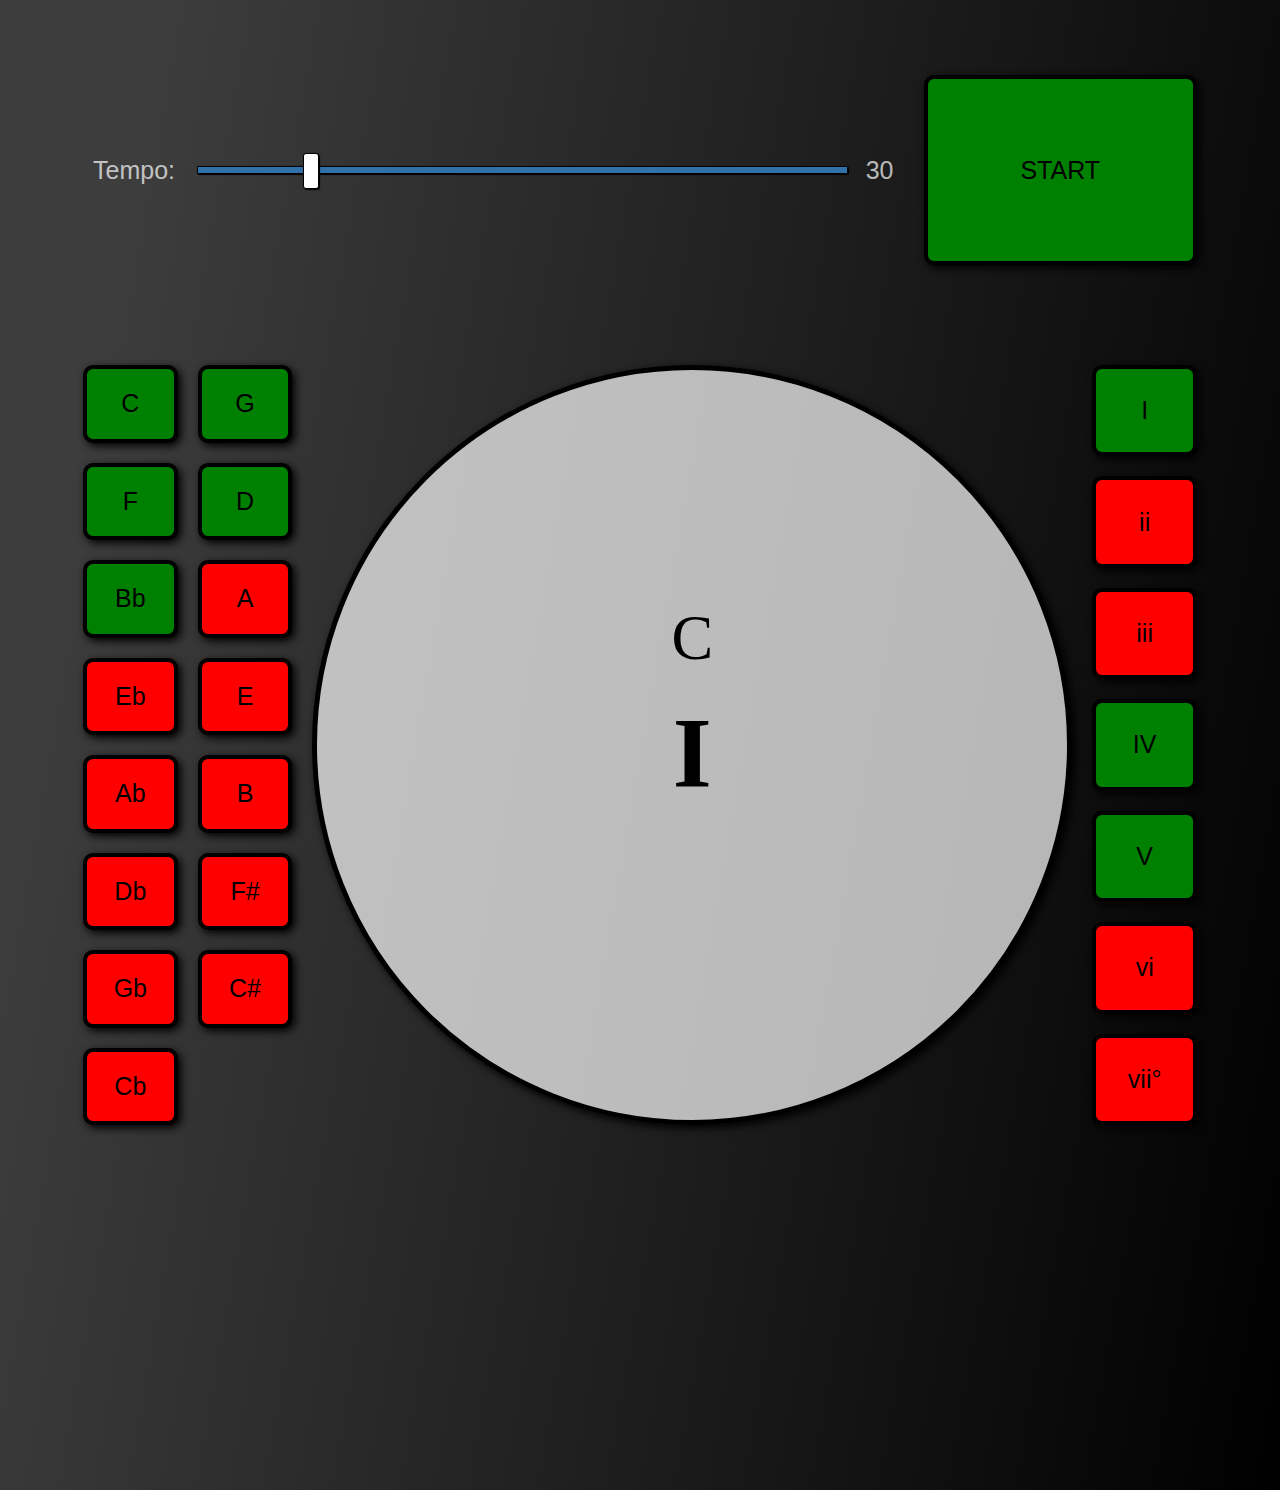
==== home.html @ 5335ee9f "update files for heroku deployment" ====
<!DOCTYPE html>
<html lang="en">
<head>
  <meta charset="UTF-8">
  <title>Practice Tool</title>
  <link rel="stylesheet" href="style.css">
</head>
<body>
  <div class="container">
    <div class="header">
      <div class="tempo">
        <label for='tempo'>Tempo:</label>
        <input name='tempo' type='range' autocomplete="off" min='20' max='80' value='30' step='2'>
        <p id='tempo-value'>30</p>
      </div>
      <div class="start">
        <button class="start-btn" onclick="updateButton();toggleButton(this);toggleStart()">START</button>
      </div>
    </div>
    <div class="content">
      <div class="keys">
        <div class="flat-keys">
          <div class=" key C">
            <button class="option-btn" onclick="toggleButton(this);addRemoveKey()">C</button>
          </div>
          <div class=" key F">
            <button class="option-btn" onclick="toggleButton(this);addRemoveKey()">F</button>
          </div>
          <div class=" key Bb">
            <button class="option-btn" onclick="toggleButton(this);addRemoveKey()">Bb</button>
          </div>
          <div class=" key Eb">
            <button class="option-btn btn-off" onclick="toggleButton(this);addRemoveKey()">Eb</button>
          </div>
          <div class=" key Ab">
            <button class="option-btn btn-off" onclick="toggleButton(this);addRemoveKey()">Ab</button>
          </div>
          <div class=" key Db">
            <button class="option-btn btn-off" onclick="toggleButton(this);addRemoveKey()">Db</button>
          </div>
          <div class=" key Gb">
            <button class="option-btn btn-off" onclick="toggleButton(this);addRemoveKey()">Gb</button>
          </div>
          <div class=" key Cb">
            <button class="option-btn btn-off" onclick="toggleButton(this);addRemoveKey()">Cb</button>
          </div>
        </div>

        <div class="sharp-keys">
          <div class=" key G">
            <button class="option-btn" onclick="toggleButton(this);addRemoveKey()">G</button>
          </div>
          <div class=" key D">
            <button class="option-btn" onclick="toggleButton(this);addRemoveKey()">D</button>
          </div>
          <div class=" key A">
            <button class="option-btn btn-off" onclick="toggleButton(this);addRemoveKey()">A</button>
          </div>
          <div class=" key E">
            <button class="option-btn btn-off" onclick="toggleButton(this);addRemoveKey()">E</button>
          </div>
          <div class=" key B">
            <button class="option-btn btn-off" onclick="toggleButton(this);addRemoveKey()">B</button>
          </div>
          <div class=" key F#">
            <button class="option-btn btn-off" onclick="toggleButton(this);addRemoveKey()">F#</button>
          </div>
          <div class=" key C#">
            <button class="option-btn btn-off" onclick="toggleButton(this);addRemoveKey()">C#</button>
          </div>
          <div class=" key "></div>

        </div>
      </div>
      <div class="widget">
        <p id="display-key">C</p>
        <p id="display-degree">I</p>
      </div>
      <div class="chords">
        <div class="chord i">
          <button class="option-btn" onclick="toggleButton(this);addRemoveDegree()">I</button>
        </div>
        <div class=" chord ii">
          <button class="option-btn btn-off" onclick="toggleButton(this);addRemoveDegree()">ii</button>
        </div>
        <div class=" chord iii">
          <button class="option-btn btn-off" onclick="toggleButton(this);addRemoveDegree()">iii</button>
        </div>
        <div class=" chord iv">
          <button class="option-btn" onclick="toggleButton(this);addRemoveDegree()">IV</button>
        </div>
        <div class=" chord v">
          <button class="option-btn" onclick="toggleButton(this);addRemoveDegree()">V</button>
        </div>
        <div class=" chord vi">
          <button class="option-btn btn-off" onclick="toggleButton(this);addRemoveDegree()">vi</button>
        </div>
        <div class=" chord vii">
          <button class="option-btn btn-off" onclick="toggleButton(this);addRemoveDegree()">vii°</button>
        </div>
      </div>
    </div>

    <div class="footer"></div>

    <!-- <div class="display">
      <h1 class="display_degree">Ab</h1>
    </div> -->
  </div>


<script>
  var t;
  var running = false; 
  var showDegree = document.querySelector('#display-degree');
  var showKey = document.querySelector('#display-key');
  var showTempo = document.querySelector('#tempo-value');
  var degrees = ['I','IV','V'];
  var keys = ['C','G','D','F','Bb'];
  var tempo = document.querySelector('[name="tempo"]');
  tempo.addEventListener('change', tempoChange);
  var tempoMs = 2000;

  function toggleButton(button) {
    button.classList.toggle("btn-off");
    var target = event.target.innerHTML;
  }

  function addRemoveDegree() {
    var target = event.target.innerHTML;
    if (degrees.includes(target)) {
      for (var i = 0; i < degrees.length; i++) {
        if (degrees[i] === target) {
          degrees.splice(i,1);
        }
      }
    } else {
      degrees.push(target);
    }
  }

  function addRemoveKey() {
    var target = event.target.innerHTML;
    if (keys.includes(target)) {
      for (var i = 0; i < keys.length; i++) {
        if (keys[i] === target) {
          keys.splice(i,1);
        }
      }
    } else {
      keys.push(target);
    }
  }


  function toggleStart() {
    if (running == false) {
      t = setInterval(updateWidget, tempoMs);
      t;
      running = true;
    } else {
      clearInterval(t);
      running = false;
    }
  } 


  function updateButton() {
    if (event.target.innerHTML == "START") {
      event.target.innerHTML = "STOP";
    } else {
      event.target.innerHTML = "START";
    }
    // const icon = this.paused ? 'STOP' : 'START';
    // toggle.textContent = icon;
  }


  // set variable from values randomly every ___ seconds
  function updateWidget() {
    var degree = degrees[Math.floor(Math.random() * degrees.length)];
    showDegree.textContent = degree;
    var key = keys[Math.floor(Math.random() * keys.length)];
    showKey.textContent = key;
  }

  function tempoChange() {
    showTempo.textContent = tempo.value;
    tempoMs = (60000 / tempo.value);
    if (running == true) {
      clearInterval(t);
      t = setInterval(updateWidget, tempoMs);
      t;
    } 
  }


  // set interval (tempo) for the changing of the display
  // setInterval(function(){
  //   updateWidget();
  // }, 2000);


</script>

</body>
</html>
---- style.css ----
/*:root {
  --yellow: #ffc600;
  --black: #272727;
  --red: #E76F51;
  --green: #2A9D8F;
}*/


html {
      background: rgb(61,61,61);
      background: linear-gradient(100deg, rgba(61,61,61,1) 10%, rgba(0,0,0,1) 100%);
      font-family: Arial, Helvetica, sans-serif;
      text-align: center;
      font-size: 25px;
      box-sizing: border-box;
    }

/*.display {
  font-family: sans-serif;
}*/



.container {
  display: grid;
  grid-gap: 100px;
  /*border: 5px solid rgba(0, 0, 0, 0.3);*/
  grid-template-columns: 1fr;
  grid-template-rows: 2fr 8fr 2fr;
  margin: 75px;
}


.item {
  background-color: yellow;
  /*he;ight: 75px*/
}

.header {
  display: grid;
  grid-gap: 20px;
  grid-template-columns: 3fr 1fr;
  grid-template-areas:
    "tempo start";
}

.content {
  display: grid;
  grid-gap: 20px;
  grid-template-columns: 2fr 4fr 1fr;
  grid-template-areas:
    "keys widget degrees";
}

.footer {
  display: grid;
  /*grid-area: footer;*/
}

.keys {
  /*grid-area: keys;*/
  display: grid;
  grid-area: keys;
  grid-gap: 20px;
  grid-template-columns: 1fr 1fr;
  /*grid-template-rows: repeat(8, 1fr);*/
  grid-template-rows: 1fr;
}

.sharp-keys {
  display: grid;
  display-area: sharp-keys;
  grid-template-rows: repeat(8, 1fr);
  grid-template-columns: 1fr;
  grid-gap: 20px;
}


.flat-keys {
  display: grid;
  display-area: flat-keys;
  grid-template-rows: repeat(8, 1fr);
  grid-template-columns: 1fr;
  grid-gap: 20px;
}


.chords {
  display: grid;
  grid-area: degrees;
  grid-gap: 20px;
  grid-template-columns: 1fr;
  grid-template-rows: repeat(7, 1fr)
}

.widget {
  /*grid-area: widget;*/
  font-family: "Times New Roman", Times, serif;
  display: grid;
  grid-template-rows: 42% 58%;
  background-color: rgb(255,255,255,0.7);
  width: 750px;
  height: 750px;
  border: 5px solid black;
  border-radius: 50%;
  justify-self: center;
  align-content: center;
  box-shadow: 3px 3px 8px;
  grid-area: widget;
}

/*.widget h2 {
  margin: 10px;
}

.widget h1 {
  display: grid;
  margin: 10px;
}*/

.widget p {
  display: grid;
  margin: 10px;
}

#display-key {
  font-size: 2.5em;
  /*display: grid;*/
  align-content: end;
}

#display-degree {
  font-size: 4em;
  align-content: start;
  font-weight: 600;
}

.tempo {
  grid-area: tempo;
  display: grid;
  grid-gap: 20px;
  padding: 10px;
  grid-template-columns: auto 1fr auto;
  align-items: center;
  color: rgb(255,255,255,0.7);
  grid-template-areas:
    "label slider tempo-display";
}

.tempo p {
  margin: 0px;
}


/* OVERRIDE SLIDER STYLE*/
input[type=range] {
  -webkit-appearance: none; /* Hides the slider so that custom slider can be made */
  width: 100%; /* Specific width is required for Firefox. */
  background: transparent; /* Otherwise white in Chrome */
}
input[type=range]::-webkit-slider-thumb {
  -webkit-appearance: none;
}
input[type=range]:focus {
  outline: none; /* Removes the blue border. You should probably do some kind of focus styling for accessibility reasons though. */
}
input[type=range]::-ms-track {
  width: 100%;
  cursor: pointer;
  /* Hides the slider so custom styles can be added */
  background: transparent; 
  border-color: transparent;
  color: transparent;
}

.option-btn {
  background-color: green;
  border: 4px solid black;
  color: black;
  /*background: rgba(0, 0, 0, 0.7);*/
  padding: 5px;
  width: 100%;
  height: 100%;
  font-size: 1em;
  padding: 10px;
  border-radius: 10px;
  cursor: pointer;
  box-shadow: 3px 3px 8px;
}

.start {
  display: grid;
  grid-area: start;
}

.start-btn {
  background-color: green;
  border: 4px solid black;
  color: black;
  /*background: rgba(0, 0, 0, 0.7);*/
  padding: 5px;
  width: 100%;
  height: 100%;
  font-size: 1em;
  padding: 10px;
  border-radius: 10px;
  cursor: pointer;
  box-shadow: 3px 3px 8px;
}

.display-text {
  margin: 10px;
}

.btn-off {
  background-color: red;
}

/*STYLING FOR SLIDER TRACK*/
input[type=range]::-webkit-slider-runnable-track {
  width: 100%;
  height: 8.4px;
  cursor: pointer;
  box-shadow: 1px 1px 1px #000000, 0px 0px 1px #0d0d0d;
  background: #3071a9;
  border-radius: 1.3px;
  border: 0.2px solid #010101;
}
input[type=range]:focus::-webkit-slider-runnable-track {
  background: #367ebd;
}
input[type=range]::-moz-range-track {
  width: 100%;
  height: 8.4px;
  cursor: pointer;
  box-shadow: 1px 1px 1px #000000, 0px 0px 1px #0d0d0d;
  background: #3071a9;
  border-radius: 1.3px;
  border: 0.2px solid #010101;
}
input[type=range]::-ms-track {
  width: 100%;
  height: 8.4px;
  cursor: pointer;
  background: transparent;
  border-color: transparent;
  border-width: 16px 0;
  color: transparent;
}
input[type=range]::-ms-fill-lower {
  background: #2a6495;
  border: 0.2px solid #010101;
  border-radius: 2.6px;
  box-shadow: 1px 1px 1px #000000, 0px 0px 1px #0d0d0d;
}
input[type=range]:focus::-ms-fill-lower {
  background: #3071a9;
}
input[type=range]::-ms-fill-upper {
  background: #3071a9;
  border: 0.2px solid #010101;
  border-radius: 2.6px;
  box-shadow: 1px 1px 1px #000000, 0px 0px 1px #0d0d0d;
}
input[type=range]:focus::-ms-fill-upper {
  background: #367ebd;
}


/*STYLING FOR SLIDER THUMB*/
input[type=range]::-webkit-slider-thumb {
  -webkit-appearance: none;
  border: 1px solid #000000;
  height: 36px;
  width: 16px;
  border-radius: 3px;
  background: #ffffff;
  cursor: pointer;
  margin-top: -14px; /* You need to specify a margin in Chrome, but in Firefox and IE it is automatic */
  box-shadow: 1px 1px 1px #000000, 0px 0px 1px #0d0d0d; /* Add cool effects to your sliders! */
}
/* All the same stuff for Firefox */
input[type=range]::-moz-range-thumb {
  box-shadow: 1px 1px 1px #000000, 0px 0px 1px #0d0d0d;
  border: 1px solid #000000;
  height: 36px;
  width: 16px;
  border-radius: 3px;
  background: #ffffff;
  cursor: pointer;
}
/* All the same stuff for IE */
input[type=range]::-ms-thumb {
  box-shadow: 1px 1px 1px #000000, 0px 0px 1px #0d0d0d;
  border: 1px solid #000000;
  height: 36px;
  width: 16px;
  border-radius: 3px;
  background: #ffffff;
  cursor: pointer;
}

button:active {
  width: 95%;
  height: 95%;
}



@media (max-width: 1000px) {
  .container {
    grid-gap: 80px;
  }

  .header {
    grid-template-columns: auto;
    grid-template-rows: 1fr auto;
    grid-gap: 40px;
    grid-template-areas:
      "tempo"
      "start";
  }


  .tempo {
    /*grid-area: tempo;*/
    grid-template-rows: auto auto auto;
    grid-template-columns: auto;
    display: grid;
    grid-template-areas:
      "label"
      "slider" 
      "tempo-display";
}

  .content {
    grid-template-columns: auto;
    grid-gap: 60px;
    grid-template-areas:
      "keys"
      "widget"
      "degrees";
  }

  .keys {
    display: grid;
    grid-template-columns: 1fr;
    grid-template-rows: 1fr 1fr;
    grid-template-areas:
      "sharp-keys"
      "flat-keys";
  }

  .sharp-keys {
    grid-gap: 5px;
    grid-template-columns: 1fr 1fr 1fr 1fr;
    grid-template-rows: 1fr 1fr;
  }

  .flat-keys {
    grid-gap: 5px;
    grid-template-columns: 1fr 1fr 1fr 1fr;
    grid-template-rows: 1fr 1fr;
  }

  .chords {
    display: grid;
    grid-gap: 5px;
    grid-template-columns: 1fr 1fr 1fr 1fr;
    grid-template-rows: 1fr 1fr;
  }


}
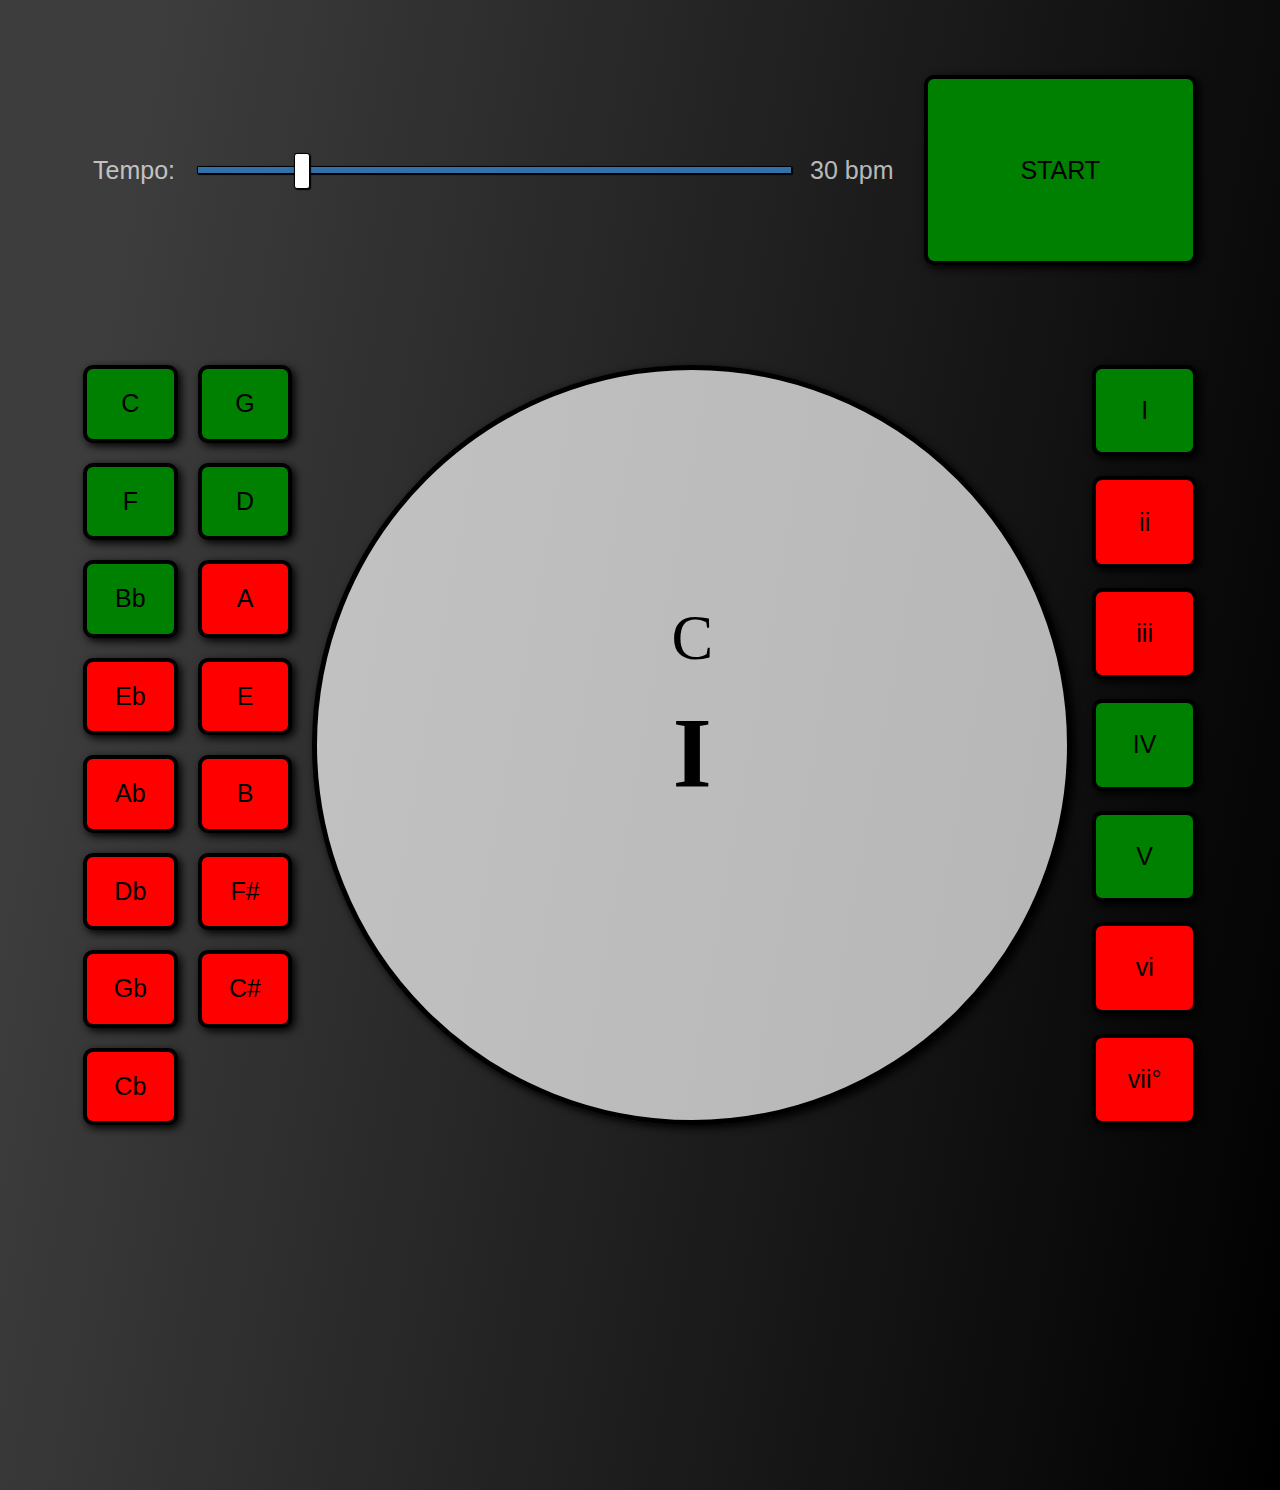
==== commit 43cf1ec9: "add bpm to tempo for clarity" ====
--- a/home.html
+++ b/home.html
@@ -11,7 +11,7 @@
       <div class="tempo">
         <label for='tempo'>Tempo:</label>
         <input name='tempo' type='range' autocomplete="off" min='20' max='80' value='30' step='2'>
-        <p id='tempo-value'>30</p>
+        <p id='tempo-value'>30 bpm</p>
       </div>
       <div class="start">
         <button class="start-btn" onclick="updateButton();toggleButton(this);toggleStart()">START</button>
@@ -185,7 +185,7 @@
   }
 
   function tempoChange() {
-    showTempo.textContent = tempo.value;
+    showTempo.textContent = tempo.value + ' bpm';
     tempoMs = (60000 / tempo.value);
     if (running == true) {
       clearInterval(t);
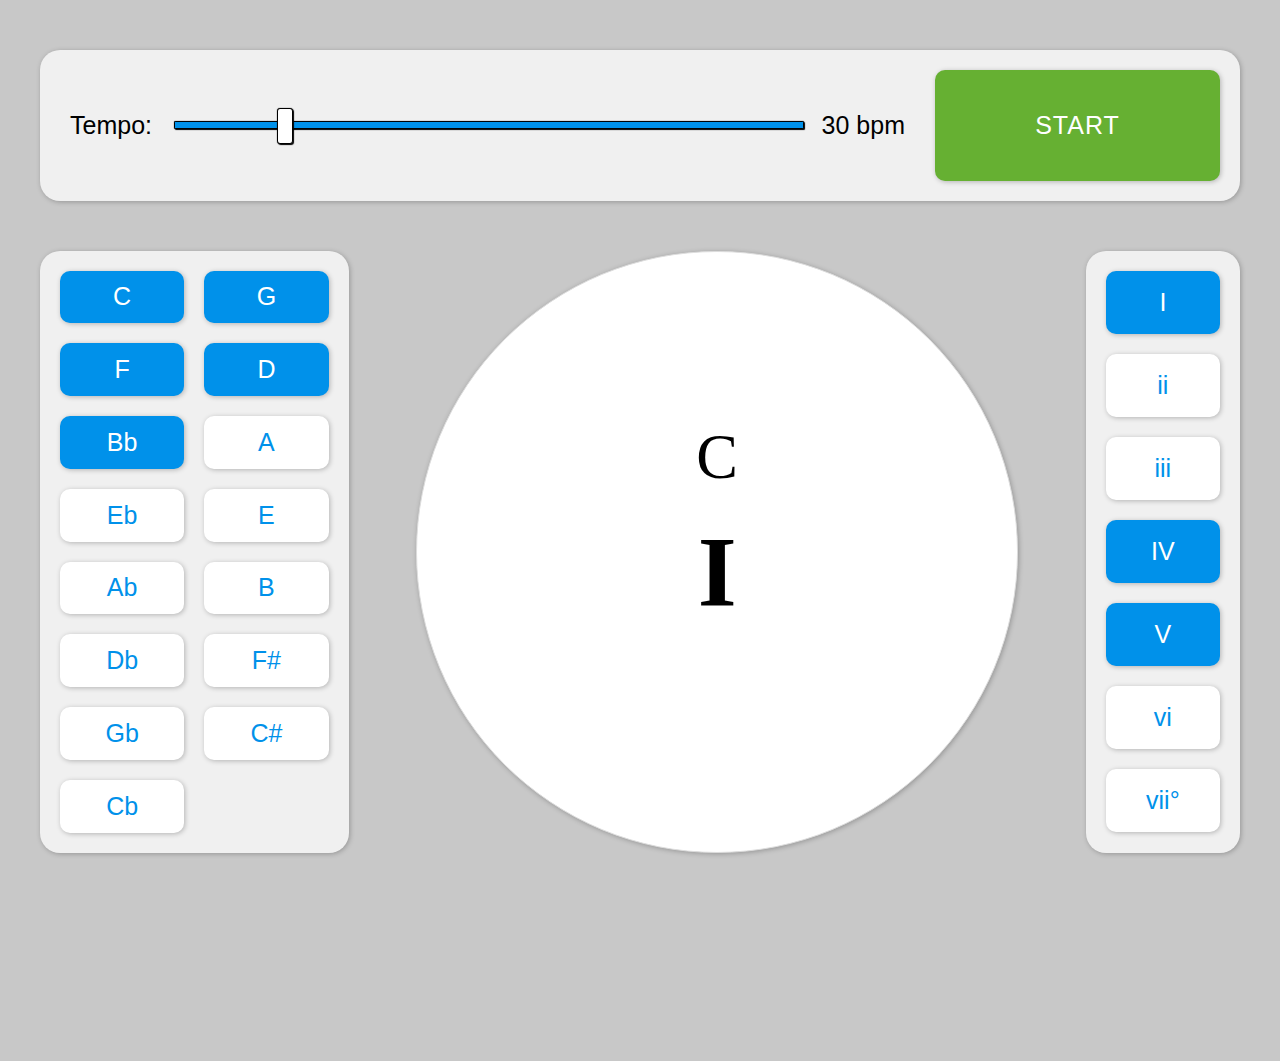
==== commit 71aee0f8: "update start button on and off colors" ====
--- a/home.html
+++ b/home.html
@@ -14,7 +14,7 @@
         <p id='tempo-value'>30 bpm</p>
       </div>
       <div class="start">
-        <button class="start-btn" onclick="updateButton();toggleButton(this);toggleStart()">START</button>
+        <button class="start-btn" onclick="updateButton();toggleStartButton(this);toggleStart()">START</button>
       </div>
     </div>
     <div class="content">
@@ -126,6 +126,11 @@
     var target = event.target.innerHTML;
   }
 
+  function toggleStartButton(button) {
+    button.classList.toggle("start-btn-off");
+    var target = event.target.innerHTML;
+  }
+
   function addRemoveDegree() {
     var target = event.target.innerHTML;
     if (degrees.includes(target)) {
--- a/style.css
+++ b/style.css
@@ -1,14 +1,18 @@
-/*:root {
+:root {
   --yellow: #ffc600;
   --black: #272727;
   --red: #E76F51;
   --green: #2A9D8F;
-}*/
+  --container-gray: rgb(240,240,240);
+  --blue: #0091ea;
+  --green: #66B032;
+}
 
 
 html {
-      background: rgb(61,61,61);
-      background: linear-gradient(100deg, rgba(61,61,61,1) 10%, rgba(0,0,0,1) 100%);
+      /*background: rgb(61,61,61);
+      background: linear-gradient(100deg, rgba(61,61,61,1) 10%, rgba(0,0,0,1) 100%);*/
+      background-color: rgb(200,200,200);
       font-family: Arial, Helvetica, sans-serif;
       text-align: center;
       font-size: 25px;
@@ -23,18 +27,16 @@
 
 .container {
   display: grid;
-  grid-gap: 100px;
+  grid-gap: 50px;
+  max-width:1200px;
+  margin: 0 auto;
+  margin-top: 50px;
   /*border: 5px solid rgba(0, 0, 0, 0.3);*/
   grid-template-columns: 1fr;
   grid-template-rows: 2fr 8fr 2fr;
-  margin: 75px;
-}
-
-
-.item {
-  background-color: yellow;
-  /*he;ight: 75px*/
-}
+}
+
+
 
 .header {
   display: grid;
@@ -42,11 +44,16 @@
   grid-template-columns: 3fr 1fr;
   grid-template-areas:
     "tempo start";
+  background-color: var(--container-gray);
+  padding: 20px;
+  border: 1px solid rgba(0,0.0.0.75);
+  border-radius: 20px;
+  box-shadow: 1px 1px 5px rgba(0,0,0,0.25);
 }
 
 .content {
   display: grid;
-  grid-gap: 20px;
+  grid-gap: 60px;
   grid-template-columns: 2fr 4fr 1fr;
   grid-template-areas:
     "keys widget degrees";
@@ -65,6 +72,11 @@
   grid-template-columns: 1fr 1fr;
   /*grid-template-rows: repeat(8, 1fr);*/
   grid-template-rows: 1fr;
+  background-color: var(--container-gray);
+  padding: 20px;
+  border: 1px solid rgba(0,0.0.0.75);
+  border-radius: 20px;
+  box-shadow: 1px 1px 5px rgba(0,0,0,0.25);
 }
 
 .sharp-keys {
@@ -90,7 +102,12 @@
   grid-area: degrees;
   grid-gap: 20px;
   grid-template-columns: 1fr;
-  grid-template-rows: repeat(7, 1fr)
+  grid-template-rows: repeat(7, 1fr);
+  background-color: var(--container-gray);
+  padding: 20px;
+  border: 1px solid rgba(0,0.0.0.75);
+  border-radius: 20px;
+  box-shadow: 1px 1px 5px rgba(0,0,0,0.25);
 }
 
 .widget {
@@ -98,14 +115,17 @@
   font-family: "Times New Roman", Times, serif;
   display: grid;
   grid-template-rows: 42% 58%;
-  background-color: rgb(255,255,255,0.7);
-  width: 750px;
-  height: 750px;
-  border: 5px solid black;
+  /*background-color: rgb(255,255,255,0.7);*/
+  background-color: white;
+  width: 600px;
+  height: 600px;
+  border: 1px solid #ddd;
   border-radius: 50%;
   justify-self: center;
   align-content: center;
-  box-shadow: 3px 3px 8px;
+  align-self: center;
+  /*box-shadow: 3px 3px 8px;*/
+  box-shadow: 1px 1px 5px rgba(0,0,0,0.25);
   grid-area: widget;
 }
 
@@ -142,13 +162,64 @@
   padding: 10px;
   grid-template-columns: auto 1fr auto;
   align-items: center;
-  color: rgb(255,255,255,0.7);
+  /*color: rgb(255,255,255,0.7);*/
   grid-template-areas:
     "label slider tempo-display";
 }
 
 .tempo p {
   margin: 0px;
+}
+
+
+.option-btn {
+  background-color: var(--blue);
+  border: none;
+  color: white;
+  /*background: rgba(0, 0, 0, 0.7);*/
+  padding: 5px;
+  width: 100%;
+  height: 100%;
+  font-size: 1em;
+  padding: 10px;
+  border-radius: 10px;
+  cursor: pointer;
+  box-shadow: 1px 1px 5px rgba(0,0,0,0.25);
+}
+
+.start {
+  display: grid;
+  grid-area: start;
+}
+
+.start-btn {
+  background-color: var(--green);
+  border: none;
+  color: white;
+  letter-spacing: 1px;
+  /*background: rgba(0, 0, 0, 0.7);*/
+  padding: 5px;
+  width: 100%;
+  height: 100%;
+  font-size: 1em;
+  padding: 10px;
+  border-radius: 10px;
+  cursor: pointer;
+  box-shadow: 1px 1px 5px rgba(0,0,0,0.25);
+}
+
+.display-text {
+  margin: 10px;
+}
+
+.btn-off {
+  background-color: white;
+  color: var(--blue);
+}
+
+.start-btn-off {
+  background-color: red;
+  color: white);
 }
 
 
@@ -173,56 +244,13 @@
   color: transparent;
 }
 
-.option-btn {
-  background-color: green;
-  border: 4px solid black;
-  color: black;
-  /*background: rgba(0, 0, 0, 0.7);*/
-  padding: 5px;
-  width: 100%;
-  height: 100%;
-  font-size: 1em;
-  padding: 10px;
-  border-radius: 10px;
-  cursor: pointer;
-  box-shadow: 3px 3px 8px;
-}
-
-.start {
-  display: grid;
-  grid-area: start;
-}
-
-.start-btn {
-  background-color: green;
-  border: 4px solid black;
-  color: black;
-  /*background: rgba(0, 0, 0, 0.7);*/
-  padding: 5px;
-  width: 100%;
-  height: 100%;
-  font-size: 1em;
-  padding: 10px;
-  border-radius: 10px;
-  cursor: pointer;
-  box-shadow: 3px 3px 8px;
-}
-
-.display-text {
-  margin: 10px;
-}
-
-.btn-off {
-  background-color: red;
-}
-
 /*STYLING FOR SLIDER TRACK*/
 input[type=range]::-webkit-slider-runnable-track {
   width: 100%;
   height: 8.4px;
   cursor: pointer;
   box-shadow: 1px 1px 1px #000000, 0px 0px 1px #0d0d0d;
-  background: #3071a9;
+  background: var(--blue);
   border-radius: 1.3px;
   border: 0.2px solid #010101;
 }
